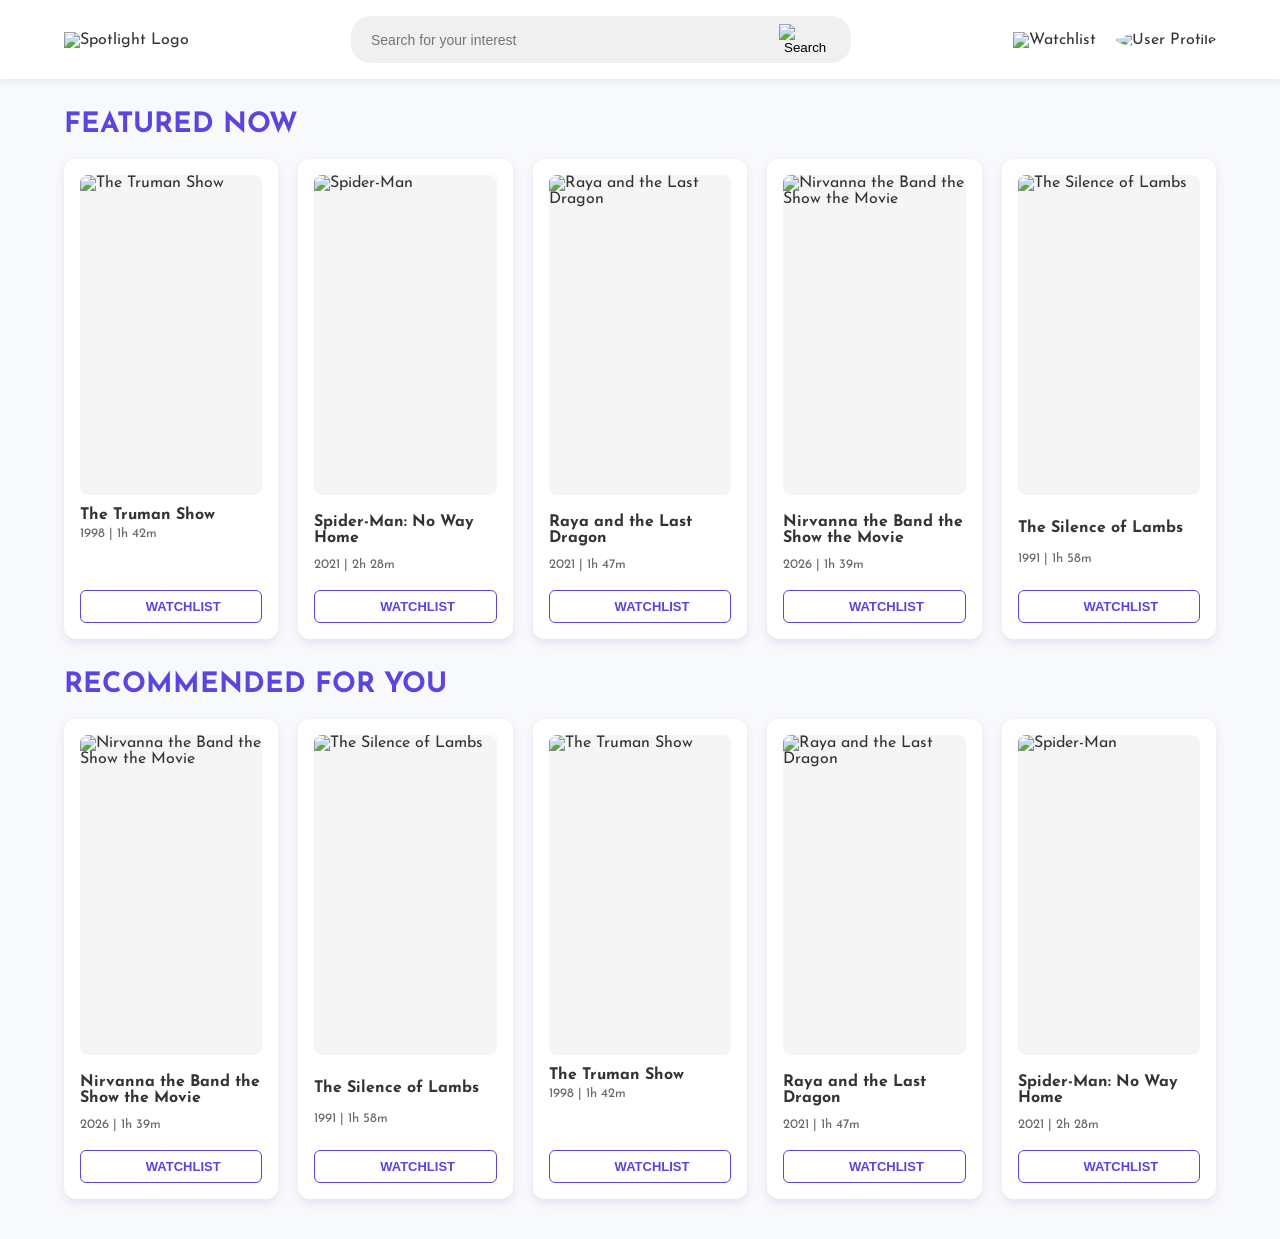
==== index.html @ 81ca8ab0 "Add files via upload" ====
<!doctype html>
<html lang="en">
<head>
  <meta charset="UTF-8" />
  <meta name="viewport" content="width=device-width, initial-scale=1.0" />
  <title>Spotlight</title>
  <link rel="stylesheet" href="style.css" />
</head>
<body>

  <!-- Header Navbar -->
  <header class="header">
    <a href="main.html">
      <img class="header-logo" src="images/icons/logo.png" alt="Spotlight Logo" />
    </a>

    <div class="header-search" id="headerSearchTrigger">
      <input type="text" placeholder="Search for your interest" readonly />
      <button class="search-btn"><img src="images/icons/search.png" alt="Search" /></button>
    </div>

    <div class="header-nav-right">
      <a href="watchlist.html" class="header-heart">
        <img src="images/icons/header-heart.png" alt="Watchlist" />
        <span class="header-badge" id="watchlistCount" hidden>0</span>
      </a>
      <div class="header-profile">
        <img src="images/icons/profile.png" alt="User Profile" />
      </div>
    </div>
  </header>

  <!-- Main Content -->
  <main class="page-wrapper">

    <!-- 1. FEATURED NOW SECTION -->
    <section class="movie-section">
      <h2 class="section-title">FEATURED NOW</h2>
      <div class="movie-row">

        <!-- Card 1 -->
        <div class="movie-card">
          <a href="details.html">
            <div class="movie-card-poster">
              <img src="images/truman-poster.png" alt="The Truman Show" />
            </div>
            <h3 class="movie-card-title">The Truman Show</h3>
            <p class="movie-card-meta">1998 | 1h 42m</p>
          </a>
          <button class="watchlist-btn" id="btn-truman-show">
            <img class="heart-outline" src="images/icons/heart-outline.png" alt="" />
            <img class="heart-filled" src="images/icons/heart-filled.png" alt="" />
            <span>WATCHLIST</span>
          </button>
        </div>

        <!-- Card 2 -->
        <div class="movie-card">
          <div class="movie-card-poster">
            <img src="images/spiderman.png" alt="Spider-Man" />
          </div>
          <h3 class="movie-card-title">Spider-Man: No Way Home</h3>
          <p class="movie-card-meta">2021 | 2h 28m</p>
          <button class="watchlist-btn">
            <img class="heart-outline" src="images/icons/heart-outline.png" alt="" />
            <img class="heart-filled" src="images/icons/heart-filled.png" alt="" />
            <span>WATCHLIST</span>
          </button>
        </div>

        <!-- Card 3 -->
        <div class="movie-card">
          <div class="movie-card-poster">
            <img src="images/raya.png" alt="Raya and the Last Dragon" />
          </div>
          <h3 class="movie-card-title">Raya and the Last Dragon</h3>
          <p class="movie-card-meta">2021 | 1h 47m</p>
          <button class="watchlist-btn">
            <img class="heart-outline" src="images/icons/heart-outline.png" alt="" />
            <img class="heart-filled" src="images/icons/heart-filled.png" alt="" />
            <span>WATCHLIST</span>
          </button>
        </div>

        <!-- Card 4 -->
        <div class="movie-card">
          <div class="movie-card-poster">
            <img src="images/nirvanna.png" alt="Nirvanna the Band the Show the Movie" />
          </div>
          <h3 class="movie-card-title">Nirvanna the Band the Show the Movie</h3>
          <p class="movie-card-meta">2026 | 1h 39m</p>
          <button class="watchlist-btn">
            <img class="heart-outline" src="images/icons/heart-outline.png" alt="" />
            <img class="heart-filled" src="images/icons/heart-filled.png" alt="" />
            <span>WATCHLIST</span>
          </button>
        </div>

        <!-- Card 5 -->
        <div class="movie-card">
          <div class="movie-card-poster">
            <img src="images/silence.jpg" alt="The Silence of Lambs" />
          </div>
          <h3 class="movie-card-title">The Silence of Lambs</h3>
          <p class="movie-card-meta">1991 | 1h 58m</p>
          <button class="watchlist-btn">
            <img class="heart-outline" src="images/icons/heart-outline.png" alt="" />
            <img class="heart-filled" src="images/icons/heart-filled.png" alt="" />
            <span>WATCHLIST</span>
          </button>
        </div>

      </div>
    </section>

    <!-- 2. RECOMMENDED FOR YOU SECTION -->
    <section class="movie-section">
      <h2 class="section-title">RECOMMENDED FOR YOU</h2>
      <div class="movie-row">

        <!-- Card 1 -->
        <div class="movie-card">
          <div class="movie-card-poster">
            <img src="images/nirvanna.png" alt="Nirvanna the Band the Show the Movie" />
          </div>
          <h3 class="movie-card-title">Nirvanna the Band the Show the Movie</h3>
          <p class="movie-card-meta">2026 | 1h 39m</p>
          <button class="watchlist-btn">
            <img class="heart-outline" src="images/icons/heart-outline.png" alt="" />
            <img class="heart-filled" src="images/icons/heart-filled.png" alt="" />
            <span>WATCHLIST</span>
          </button>
        </div>

        <!-- Card 2 -->
        <div class="movie-card">
          <div class="movie-card-poster">
            <img src="images/silence.jpg" alt="The Silence of Lambs" />
          </div>
          <h3 class="movie-card-title">The Silence of Lambs</h3>
          <p class="movie-card-meta">1991 | 1h 58m</p>
          <button class="watchlist-btn">
            <img class="heart-outline" src="images/icons/heart-outline.png" alt="" />
            <img class="heart-filled" src="images/icons/heart-filled.png" alt="" />
            <span>WATCHLIST</span>
          </button>
        </div>

        <!-- Card 3: -->
        <div class="movie-card">
          <a href="details.html">
            <div class="movie-card-poster">
              <img src="images/truman-poster.png" alt="The Truman Show" />
            </div>
            <h3 class="movie-card-title">The Truman Show</h3>
            <p class="movie-card-meta">1998 | 1h 42m</p>
          </a>
          <button class="watchlist-btn" id="btn-truman-rec">
            <img class="heart-outline" src="images/icons/heart-outline.png" alt="" />
            <img class="heart-filled" src="images/icons/heart-filled.png" alt="" />
            <span>WATCHLIST</span>
          </button>
        </div>

        <!-- Card 4 -->
        <div class="movie-card">
          <div class="movie-card-poster">
            <img src="images/raya.png" alt="Raya and the Last Dragon" />
          </div>
          <h3 class="movie-card-title">Raya and the Last Dragon</h3>
          <p class="movie-card-meta">2021 | 1h 47m</p>
          <button class="watchlist-btn">
            <img class="heart-outline" src="images/icons/heart-outline.png" alt="" />
            <img class="heart-filled" src="images/icons/heart-filled.png" alt="" />
            <span>WATCHLIST</span>
          </button>
        </div>

        <!-- Card 5 -->
        <div class="movie-card">
          <div class="movie-card-poster">
            <img src="images/spiderman.png" alt="Spider-Man" />
          </div>
          <h3 class="movie-card-title">Spider-Man: No Way Home</h3>
          <p class="movie-card-meta">2021 | 2h 28m</p>
          <button class="watchlist-btn">
            <img class="heart-outline" src="images/icons/heart-outline.png" alt="" />
            <img class="heart-filled" src="images/icons/heart-filled.png" alt="" />
            <span>WATCHLIST</span>
          </button>
        </div>

      </div>
    </section>

  </main>

  <!-- Search Modal -->
  <div class="search-modal-overlay" id="searchModalOverlay">
    <div class="search-modal">
      <div class="search-modal-header">
        <h2>SEARCH</h2>
        <button class="close-btn" id="closeSearchModal">&times;</button>
      </div>
      
      <div class="search-input-box">
        <input type="text" id="modalSearchInput" placeholder="Search for your interest..." />
        <button id="submitSearch"><img src="images/icons/search.png" alt="Search" /></button>
      </div>

      <div id="searchResultsContainer" class="search-results-container"></div>
    </div>
  </div>

  <script src="script.js"></script>
</body>
</html>
---- style.css ----
/* Importing Fonts */
@import url('https://fonts.googleapis.com/css2?family=Josefin+Sans:wght@400;700&display=swap');

/* Box Model Reset */
* {
  box-sizing: border-box;
  margin: 0;
  padding: 0;
}

body {
  font-family: 'Josefin Sans', sans-serif;
  background-color: #f8f9fa;
  color: #333333;
}

a {
  text-decoration: none;
  color: inherit;
}

/* Header Navbar */
.header {
  display: flex;
  align-items: center;
  justify-content: space-between;
  background-color: #ffffff;
  padding: 16px 5%;
  box-shadow: 0px 2px 8px rgba(0, 0, 0, 0.08);
}

.header-logo {
  height: 36px;
}

.header-search {
  display: flex;
  align-items: center;
  background-color: #f0f0f0;
  border-radius: 20px;
  padding: 8px 20px;
  cursor: pointer;
  /* Increased overall width and added flex-grow for responsiveness */
  width: 45%; 
  max-width: 500px;
  justify-content: space-between;
  transition: all 0.2s ease;
}

.header-search input {
  border: none;
  background: transparent;
  outline: none;
  cursor: pointer;
  width: 100%; 
  font-size: 14px;
}

.header-search button {
  background: transparent;
  border: none;
  cursor: pointer;
}

.header-search button img {
  width: 16px;
  height: 16px;
}

.header-nav-right {
  display: flex;
  align-items: center;
  gap: 20px;
}

.header-heart {
  position: relative;
}

.header-heart img {
  width: 24px;
}

.header-badge {
  position: absolute;
  top: -6px;
  right: -8px;
  background-color: #5c45df;
  color: #ffffff;
  font-size: 11px;
  font-weight: bold;
  border-radius: 50%;
  padding: 2px 6px;
}

.header-profile img {
  width: 32px;
  border-radius: 50%;
}

/* Page Wrapper */
.page-wrapper {
  padding-bottom: 40px;
}

.section-title {
  color: #5c45df;
  font-size: 28px;
  margin-bottom: 20px;
  padding-left: 5%;
}

.movie-section {
  padding-top: 32px;
}

.movie-row {
  display: flex;
  justify-content: space-between;
  gap: 20px;
  padding: 0 5%;
}

/* Movie Cards */
.movie-card {
  background: #ffffff;
  display: flex;
  flex-direction: column;
  justify-content: space-between;
  border-radius: 12px;
  padding: 16px;
  box-shadow: 0px 4px 8px rgba(88, 58, 203, 0.12);
  flex: 1;
  min-width: 0;
  min-height: 480px;
}

.movie-card-poster {
  width: 100%;
  height: 320px;
  border-radius: 8px;
  overflow: hidden;
  margin-bottom: 12px;
  background-color: #f5f5f5;
}

.movie-card-poster img {
  width: 100%;
  height: 100%;
  object-fit: contain;
}

.movie-card-title {
  font-size: 16px;
  font-weight: bold;
  margin-bottom: 4px;
}

.movie-card-meta {
  font-size: 13px;
  color: #666666;
  margin-bottom: 12px;
}

/* Watchlist Button Toggle Styles */
.watchlist-btn {
  display: flex;
  align-items: center;
  justify-content: center;
  gap: 8px;
  background: transparent;
  border: 1px solid #5c45df;
  color: #5c45df;
  padding: 8px 12px;
  border-radius: 6px;
  cursor: pointer;
  font-weight: bold;
  font-size: 13px;
}

.watchlist-btn .heart-filled {
  display: none;
  width: 16px;
}

.watchlist-btn .heart-outline {
  display: inline-block;
  width: 16px;
}

.watchlist-btn.active {
  background-color: #5c45df;
  color: #ffffff;
}

.watchlist-btn.active .heart-outline {
  display: none;
}

.watchlist-btn.active .heart-filled {
  display: inline-block;
}

/* Watchlist Page Styles */
.banner {
  background-color: #5c45df;
  color: #ffffff;
  padding: 32px 5%;
  margin-bottom: 24px;
}

.empty-msg {
  text-align: center;
  color: #777777;
  font-size: 18px;
  padding: 40px 0;
}

.movie-grid {
  display: grid;
  grid-template-columns: repeat(4, 1fr);
  gap: 20px;
  padding: 0 5%;
}

/* Details Page Styles */
.hero {
  display: flex;
  gap: 32px;
  padding: 32px 5%;
  background-color: #ffffff;
}

.hero-content {
  flex: 1;
}

.hero-details {
  color: #666;
  margin: 8px 0;
}

.ratings {
  display: flex;
  align-items: center;
  gap: 6px;
  margin: 16px 0;
}

.ratings img {
  height: 18px;
}

.buttons {
  display: flex;
  gap: 16px;
}

.btn-trailer {
  display: flex;
  align-items: center;
  gap: 8px;
  background-color: #5c45df;
  color: white;
  padding: 8px 16px;
  border-radius: 6px;
  font-weight: bold;
}

.hero-image img {
  width: 260px;
  border-radius: 12px;
}

.details-body {
  padding: 32px 5%;
}

.tags span {
  display: inline-block;
  background: #eee;
  padding: 4px 12px;
  border-radius: 16px;
  font-size: 12px;
  margin: 12px 6px 12px 0;
}

.gallery-grid {
  display: grid;
  grid-template-columns: repeat(4, 1fr);
  gap: 16px;
  margin-top: 24px;
}

.gallery-grid img {
  width: 100%;
  border-radius: 8px;
}

.search-modal-overlay {
  display: none;
  position: fixed;
  top: 0;
  left: 0;
  width: 100%;
  height: 100%;
  background-color: rgba(0, 0, 0, 0.5);
  justify-content: center;
  align-items: center;
  z-index: 1000;
}

.search-modal-overlay.open {
  display: flex;
}

.search-modal {
  background: #ffffff;
  padding: 24px;
  border-radius: 16px;
  width: 90%;
  max-width: 650px;
  max-height: 85vh;
  overflow-y: auto;
}

.search-modal-header {
  display: flex;
  justify-content: space-between;
  align-items: center;
  margin-bottom: 16px;
}

.close-btn {
  background: none;
  border: none;
  font-size: 24px;
  cursor: pointer;
}

.search-input-box {
  display: flex;
  border: 1px solid #5c45df;
  border-radius: 8px;
  overflow: hidden;
}

.search-input-box input {
  flex: 1;
  padding: 12px;
  border: none;
  outline: none;
  font-size: 15px;
}

.search-input-box button {
  background: transparent;
  border: none;
  padding: 10px 14px;
  cursor: pointer;
}

.search-input-box button img {
  width: 18px;
}

.search-result-card {
  display: flex;
  gap: 16px;
  background-color: #f7f6fb;
  border-radius: 12px;
  padding: 16px;
  margin-top: 16px;
  align-items: center;
}

.search-result-info {
  flex: 1;
}

.search-result-info h3 {
  font-size: 18px;
  font-weight: bold;
  color: #111;
  margin-bottom: 4px;
}

.search-result-info p {
  font-size: 13px;
  color: #666;
  margin-bottom: 12px;
}

.search-result-poster {
  width: 100px;
  border-radius: 8px;
}

.search-result-trailer {
  position: relative;
  width: 300px;
  border-radius: 8px;
  overflow: hidden;
}

.search-result-trailer img {
  width: 100%;
  display: block;
}

.no-results-msg {
  text-align: center;
  color: #777;
  font-size: 16px;
  margin-top: 24px;
}

/* Responsive CSS */
@media (max-width: 768px) {
  .movie-row {
    flex-direction: column;
  }
  .movie-grid {
    grid-template-columns: repeat(2, 1fr);
  }
  .hero {
    flex-direction: column;
  }
  .search-result-card {
    flex-direction: column;
  }
}
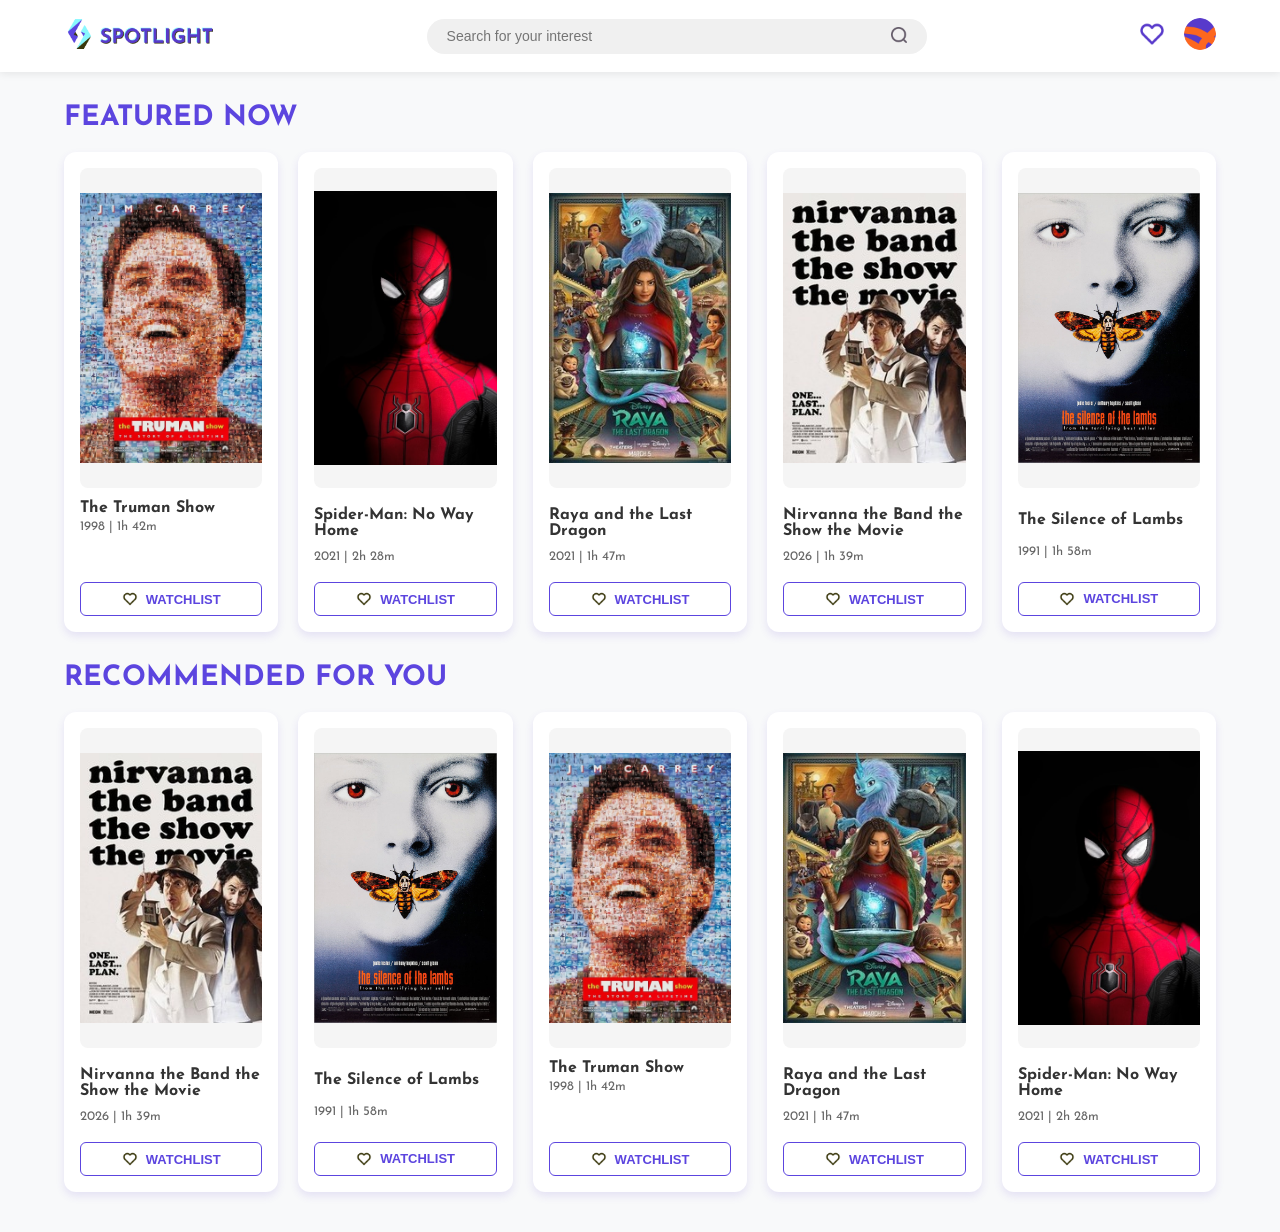
==== commit d5487292: "Add files via upload" ====
--- a/index.html
+++ b/index.html
@@ -10,7 +10,7 @@
 
   <!-- Header Navbar -->
   <header class="header">
-    <a href="main.html">
+    <a href="index.html">
       <img class="header-logo" src="images/icons/logo.png" alt="Spotlight Logo" />
     </a>
 
